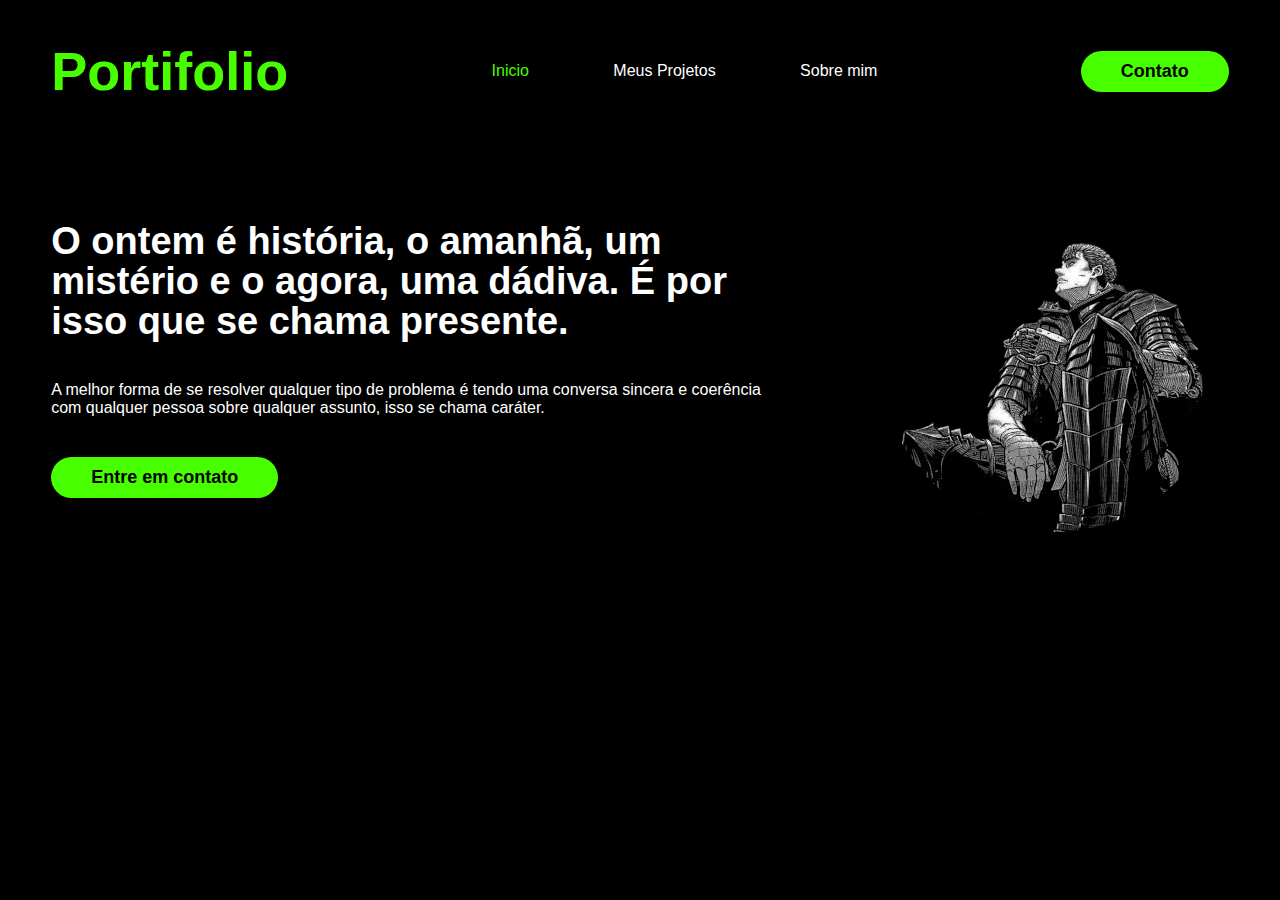
==== index.html @ 9cfee256 "poke" ====
<!DOCTYPE html>
<html lang="pt-br">

<head>
    <meta charset="UTF-8">
    <meta name="viewport" content="width=device-width, initial-scale=1.0">
    <link rel="shortcut icon" href="../portifolio/imagens/favicon.ico" type="image/x-icon">
    <link rel="stylesheet" href="styles.css">

    <title>Portifolio</title>
</head>

<body>
    <header>
        <div class="interface">
            <h1 class="poke">Portifolio</h1>
        
        <nav class="menu">
            <ul>
                <li class="li"><a href="index.html"><p style="color:#48ff00">Inicio</p></a></li>
                <li class="li"><a href="meus_projetos.html"><p>Meus Projetos</p></a></li>
                <li class="li"><a href="sobre_min.html"><p>Sobre mim</p></a></li>
            </ul>
        </nav>
        <div class="contato">
            <a href="contato.html">
                <button>Contato
            </a>
        </div>
        </div>
    </header>
    <main>
        <div>
            <section class="topo">
                <section class="interface">
                    <section class="flex">
                        <div class="texto">
                            <h1>O ontem é história, o amanhã, um mistério e o agora, uma dádiva. É por isso que se chama presente.</h1>
                            <p>A melhor forma de se resolver qualquer tipo de problema é tendo uma conversa sincera e coerência com qualquer pessoa sobre qualquer assunto, isso se chama caráter.</p>
                            <section class="contato">
                                <a href="contato.html">
                                    <button>Entre em contato
                                </a>
                            </section>
                            
                        </div>
                        <div class="imagem">
                            <img src="./imagens/wallhaven-qze3r7-removebg-preview.png" alt="imagem">
                        </div>
                    </section>
                </section>
            </section>
        </div>
    </main>
</body>

</html>
---- styles.css ----
*{
  margin: 0;
  padding: 0;
  box-sizing: border-box;
  font-family: Arial, Helvetica, sans-serif;
  position: relative;
}
.flex{
  display: flex;
}

body{
  background-color: black;
  height: 100%;
}
.interface{
  max-width: 100%;
  margin: 0 auto;
}
h2{
  color:#48ff00;
  font-weight: 800;
  text-shadow: 0 0 15px #48ff00;
}

header{
  padding: 40px 4%;
}
.interface{
  display:flex;
  align-items: center;
  justify-content: space-between;
}
header div a{
  color: black;
  text-decoration: none;
}

header div nav a{
  color: #ffffff;
  text-decoration: none;
  display: inline-block;
  transition: 0.5s;
  
}
main div a{
  color:black;
  text-decoration: none;
  display: inline-block;
  transition: 0.5s;
}
.lista h2{
  margin-bottom: 1%;
}
.lista ul{
  font-size: 3vh;
  padding-left: 3%;
  margin-bottom: 1%;
  color: white;
}
.lol{
  font-size: 20px;
}
.pi a{
  color: #48ff00;
  text-decoration-line: underline;
  font-size: unset;
}

header nav a:hover{
  color: #48ff00;
  text-shadow: 0 0 30px #51ff00;
  transform: scale(1.05);
  font-weight: 900;
  display: inline-block;
  padding: 0 40px;
}
.poke{
  font-size: 6vh;
  font-weight: bolder;
  color:#48ff00
}
header nav ul{
  list-style-type: none;
}

header nav ul li{
  display: inline-block;
  padding: 0 40px;
}
.contato button{
  padding: 10px 40px;
  font-size: 18px;
  font-weight: 700;
  text-decoration-color: black;
  background-color: #48ff00;
  border: 0;
  border-radius:30px;
  cursor: pointer;
}

.contato button:hover{
  box-shadow: 0 0 15px #48ff00;
  transition: 0.5s;
}

section.topo{
  padding: 40px 4%;
}

section.topo .flex{
  align-items: center;
  justify-content: center;
  gap: 90px;
}
.topo h1{
  color: white;
  font-size: 38px;
  line-height: 40px;
}
.texto p{
  color: #fff;
  margin: 40px 0;
}
img{
  position: relative;
  animation: foto 2.8s ease-in-out infinite alternate;
  border-radius: 50%;
}


@keyframes foto{
  0%{
    top: 30px;
  }
  12.5%{
    bottom: 15px;
  }
  25%{
    bottom: 7.5px;
  }
  50%{
    top: 15px;
  }
  100%{top: 30px;}
}
@media screen and (max-width: 939px){
  .flex{
    flex-direction: column-reverse;
  }
  .poke p{
    font-size: 20px;
  }
  .menu, .contato{
    display: flex;
  }
  .texto p{
    font-size: 15px;
  }
  div.interface h1{
    padding: 0 8vh;
  }
  .topo h1{
  font-size: 28px;
  line-height: 34px;
  }
  header nav ul{
    display: block;
    text-wrap: wrap;
    padding: 0 23px;
  }
  header nav ul li{
    padding: 0 2vh;
  }
  section.topo{
    padding: 0 6%;
  }
  img{
    width: 90%;
  }
  section.topo .flex{
    align-items: center;
    justify-content: center;
    gap: 40px;
  }
  div.contato button{
    display: none;
  }

  .interface{
    display: flex;
    flex-wrap: wrap;
  }
  .pi a{
    display:inline-flex;
    flex-wrap: wrap;
  }
  header nav a:hover{
    font-weight: 500;
    transition: 2ms;
    padding: 0px;
  }
  
}
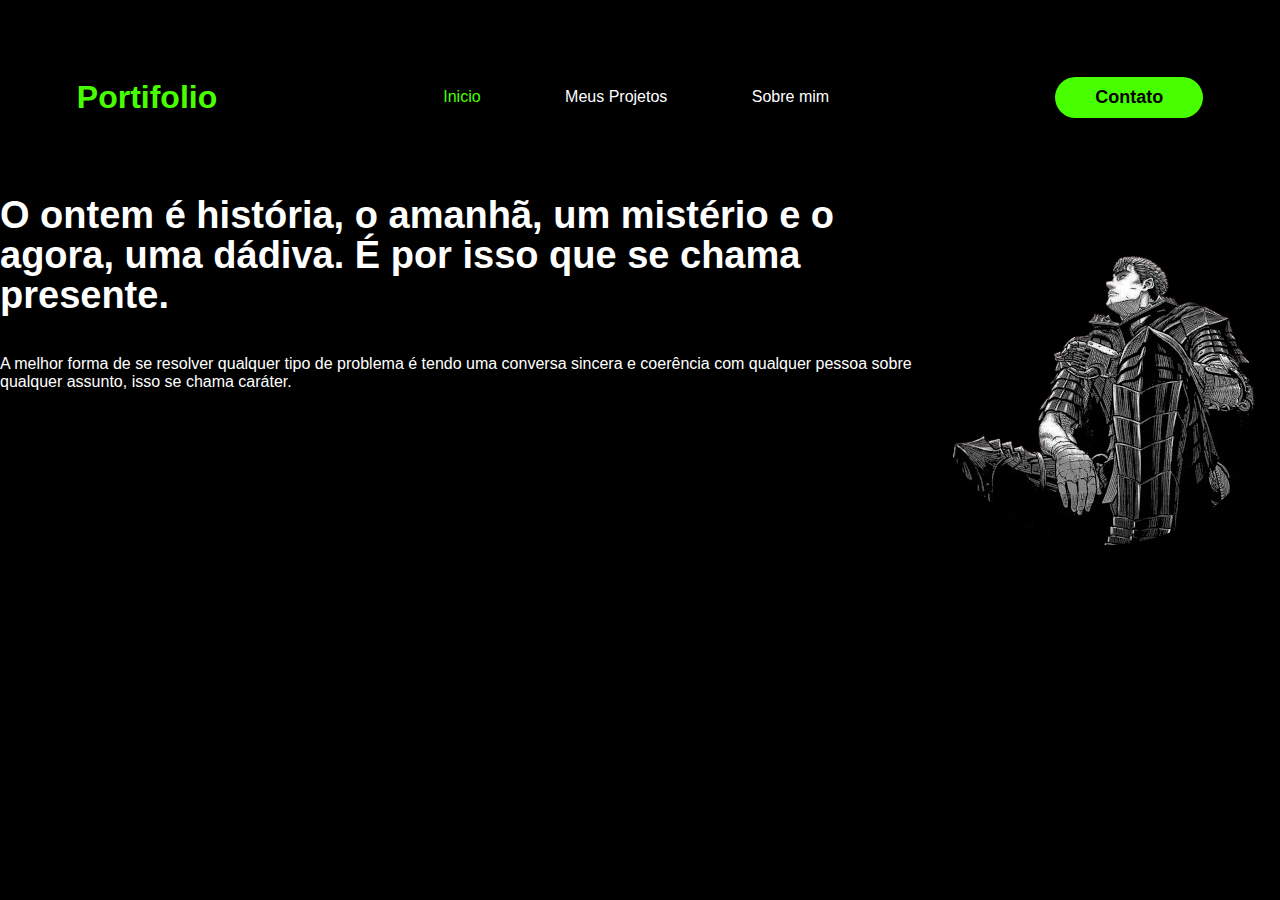
==== commit 885dcf27: "partes resolvidas" ====
--- a/index.html
+++ b/index.html
@@ -5,7 +5,7 @@
     <meta charset="UTF-8">
     <meta name="viewport" content="width=device-width, initial-scale=1.0">
     <link rel="shortcut icon" href="../portifolio/imagens/favicon.ico" type="image/x-icon">
-    <link rel="stylesheet" href="styles.css">
+    <link rel="stylesheet" href="efeito_geral.css">
 
     <title>Portifolio</title>
 </head>
@@ -13,7 +13,7 @@
 <body>
     <header>
         <div class="interface">
-            <h1 class="poke">Portifolio</h1>
+            <h1 class="titulo">Portifolio</h1>
         
         <nav class="menu">
             <ul>
@@ -30,27 +30,22 @@
         </div>
     </header>
     <main>
-        <div>
-            <section class="topo">
-                <section class="interface">
-                    <section class="flex">
-                        <div class="texto">
+        <section>
+            <div class="topo">
+                <div class="interface">
+                    <div class="flex">
+                        <section class="texto">
                             <h1>O ontem é história, o amanhã, um mistério e o agora, uma dádiva. É por isso que se chama presente.</h1>
                             <p>A melhor forma de se resolver qualquer tipo de problema é tendo uma conversa sincera e coerência com qualquer pessoa sobre qualquer assunto, isso se chama caráter.</p>
-                            <section class="contato">
-                                <a href="contato.html">
-                                    <button>Entre em contato
-                                </a>
-                            </section>
                             
-                        </div>
-                        <div class="imagem">
+                        </section>
+                        <section class="imagem">
                             <img src="./imagens/wallhaven-qze3r7-removebg-preview.png" alt="imagem">
-                        </div>
-                    </section>
-                </section>
-            </section>
-        </div>
+                        </section>
+                    </div>
+                </div>
+            </div>
+        </section>
     </main>
 </body>
 
--- a/efeito_geral.css
+++ b/efeito_geral.css
@@ -0,0 +1,201 @@
+*{
+  margin: 0;
+  padding: 0;
+  box-sizing: border-box;
+  font-family: Arial, Helvetica, sans-serif;
+  position: relative;
+}
+.flex{
+  display: flex;
+}
+
+body{
+  background-color: black;
+  height: 100%;
+}
+.interface{
+  max-width: 100%;
+  margin: 0 auto;
+}
+h2{
+  color:#48ff00;
+  font-weight: 800;
+  text-shadow: 0 0 15px #48ff00;
+}
+
+header{
+  padding:6vw;
+}
+.interface{
+  display:flex;
+  align-items: center;
+  justify-content: space-between;
+}
+header div a{
+  color: black;
+  text-decoration: none;
+}
+
+header div nav a{
+  color: #ffffff;
+  text-decoration: none;
+  display: inline-block;
+  transition: 0.5s;
+  
+}
+main div a{
+  color:black;
+  text-decoration: none;
+  display: inline-block;
+  transition: 0.5s;
+}
+.lista h2{
+  margin-bottom: 1%;
+}
+.lista ul{
+  font-size: 3vh;
+  padding-left: 3%;
+  margin-bottom: 1%;
+  color: white;
+}
+.info{
+  font-size: 20px;
+}
+.link_github a{
+  color: #48ff00;
+  text-decoration-line: underline;
+  font-size: unset;
+}
+
+header nav a:hover{
+  color: #48ff00;
+  text-shadow: 0 0 30px #51ff00;
+  transform: scale(1.05);
+  font-weight: 900;
+  display: inline-block;
+  padding: 0 40px;
+}
+.titulo{
+  color:#48ff00
+}
+header nav ul{
+  list-style-type: none;
+}
+
+header nav ul li{
+  display: inline-block;
+  padding: 0 40px;
+}
+.contato button{
+  padding: 10px 40px;
+  font-size: 18px;
+  font-weight: 700;
+  background-color: #48ff00;
+  border: 0;
+  border-radius:30px;
+  cursor: pointer;
+}
+
+.contato button:hover{
+  box-shadow: 0 0 15px #48ff00;
+  transition: 0.5s;
+}
+
+section.topo{
+  padding: 40px 4%;
+}
+
+section.topo .flex{
+  align-items: center;
+  justify-content: center;
+  gap: 90px;
+}
+.topo h1{
+  color: white;
+  font-size: 38px;
+  line-height: 40px;
+}
+.texto p{
+  color: #fff;
+  margin: 40px 0;
+}
+img{
+  position: relative;
+  animation: foto 2.8s ease-in-out infinite alternate;
+  border-radius: 50%;
+}
+
+
+@keyframes foto{
+  0%{
+    top: 30px;
+  }
+  12.5%{
+    bottom: 15px;
+  }
+  25%{
+    bottom: 7.5px;
+  }
+  50%{
+    top: 15px;
+  }
+  100%{top: 30px;}
+}
+@media screen and (max-width: 939px){
+  .flex{
+    flex-direction: column-reverse;
+  }
+  .titulo p{
+    font-size: 20px;
+  }
+  .menu, .contato{
+    display: flex;
+  }
+  .texto p{
+    font-size: 15px;
+  }
+
+  .titulo{
+    display:flex;
+    font-size: 4vw;
+  }
+  .topo h1{
+  font-size: 28px; 
+  }
+
+  header nav ul li{
+    display: flex;
+    flex-direction: column;
+    text-wrap: wrap;
+    padding: 0;
+  }
+  section.topo{
+    padding: 0 6%;
+  }
+  img{
+    width: 90%;
+  }
+  section.topo .flex{
+    align-items: center;
+    justify-content: center;
+    gap: 40px;
+  }
+  div.contato button{
+    display: flex;
+  }
+  .contato button{
+    padding: 5px 20px;
+    font-size: 15px;
+    font-weight: 600;
+    background-color: #48ff00;
+    border: 0;
+    border-radius:20px;
+  }
+  
+  header nav a:hover{
+    font-weight: 500;
+    transition: 2ms;
+    padding: 0px;
+  }
+  
+}
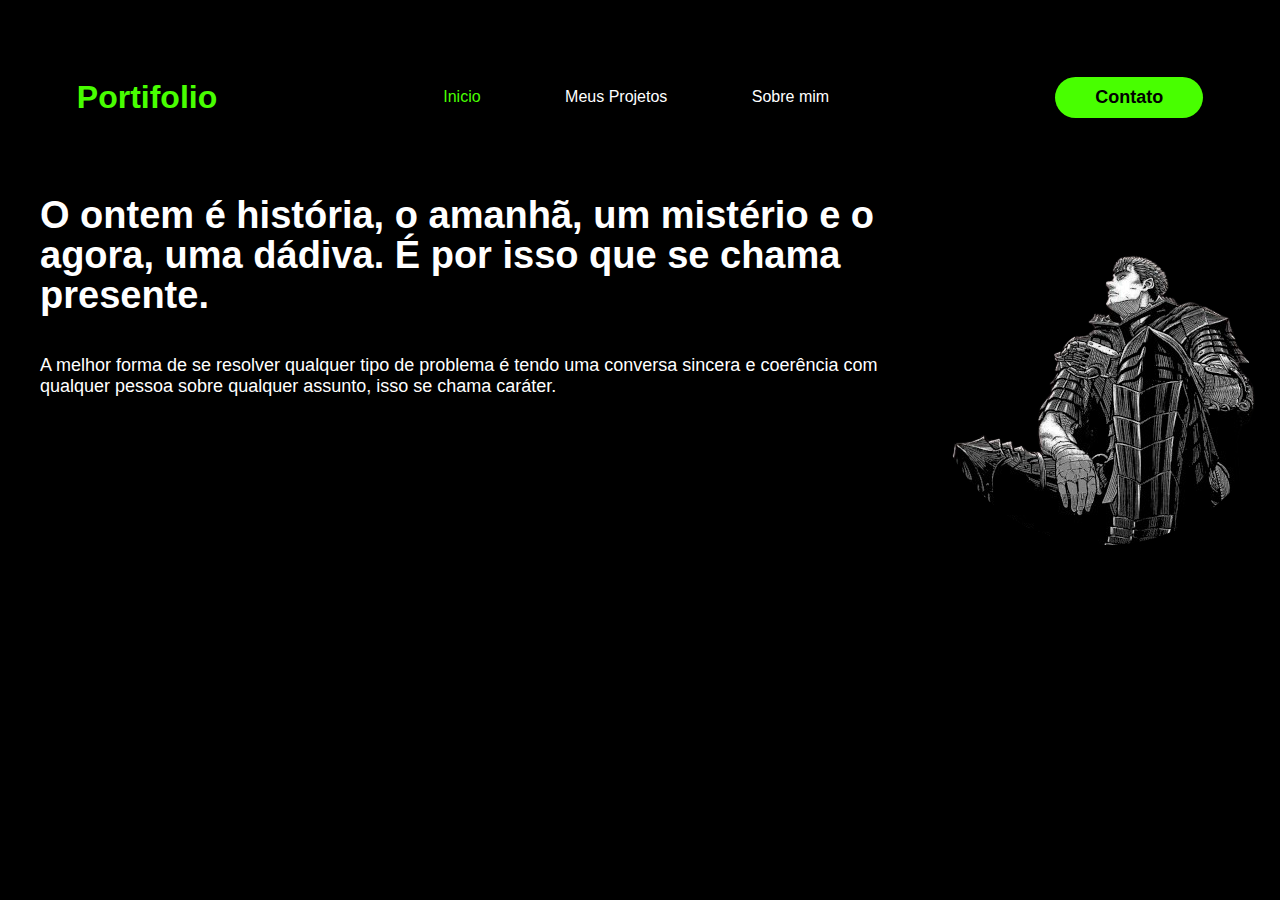
==== commit 0e773cae: "detalhes" ====
--- a/index.html
+++ b/index.html
@@ -17,7 +17,7 @@
         
         <nav class="menu">
             <ul>
-                <li class="li"><a href="index.html"><p style="color:#48ff00">Inicio</p></a></li>
+                <li class="li"><a href="index.html"><p class="cor">Inicio</p></a></li>
                 <li class="li"><a href="meus_projetos.html"><p>Meus Projetos</p></a></li>
                 <li class="li"><a href="sobre_min.html"><p>Sobre mim</p></a></li>
             </ul>
@@ -36,7 +36,7 @@
                     <div class="flex">
                         <section class="texto">
                             <h1>O ontem é história, o amanhã, um mistério e o agora, uma dádiva. É por isso que se chama presente.</h1>
-                            <p>A melhor forma de se resolver qualquer tipo de problema é tendo uma conversa sincera e coerência com qualquer pessoa sobre qualquer assunto, isso se chama caráter.</p>
+                            <p class="paragrafo">A melhor forma de se resolver qualquer tipo de problema é tendo uma conversa sincera e coerência com qualquer pessoa sobre qualquer assunto, isso se chama caráter.</p>
                             
                         </section>
                         <section class="imagem">
--- a/efeito_geral.css
+++ b/efeito_geral.css
@@ -52,11 +52,18 @@
 .lista h2{
   margin-bottom: 1%;
 }
-.lista ul{
+div.texto .paragrafo{
+  margin-top: 1%;
+  margin-bottom: 5%;
+}
+section.texto .paragrafo{
+  margin: 40px;
+}
+.lista ul {
   font-size: 3vh;
   padding-left: 3%;
-  margin-bottom: 1%;
   color: white;
+  margin: 2% 3%;
 }
 .info{
   font-size: 20px;
@@ -81,7 +88,9 @@
 header nav ul{
   list-style-type: none;
 }
-
+.cor{
+  color: #48ff00;
+}
 header nav ul li{
   display: inline-block;
   padding: 0 40px;
@@ -110,14 +119,16 @@
   justify-content: center;
   gap: 90px;
 }
-.topo h1{
+.topo h1 {
   color: white;
   font-size: 38px;
+  padding: 0 40px;
   line-height: 40px;
 }
-.texto p{
+.texto p {
   color: #fff;
-  margin: 40px 0;
+  margin: 20px;
+  font-size: 18px;
 }
 img{
   position: relative;
@@ -172,9 +183,11 @@
   section.topo{
     padding: 0 6%;
   }
-  img{
-    width: 90%;
-  }
+  img {
+    width: auto;
+    margin: 0 5%;
+    margin-bottom: 10%;
+}
   section.topo .flex{
     align-items: center;
     justify-content: center;
